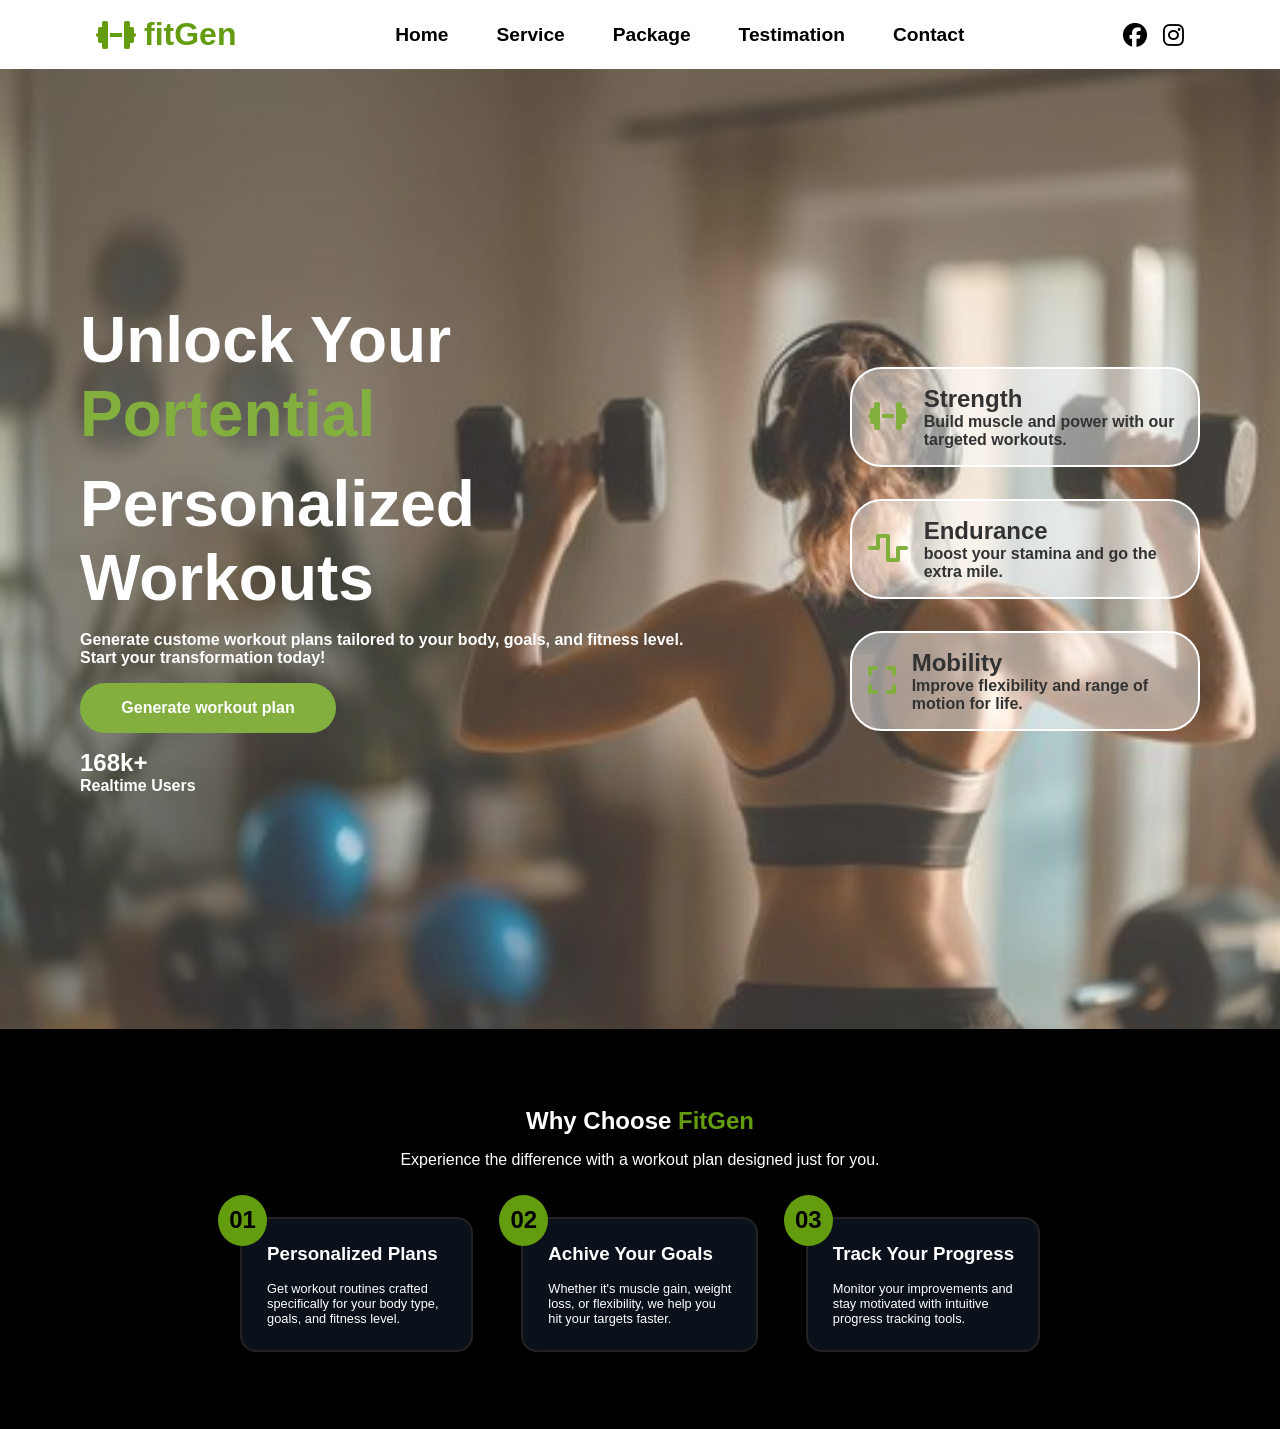
==== index.html @ a27ec523 "Update" ====
<!DOCTYPE html>
<html lang="en">

<head>
    <meta charset="UTF-8">
    <meta name="viewport" content="width=device-width, initial-scale=1.0">
    <title>FitGen</title>
    <link rel="stylesheet" href="style.css">
    <link rel="stylesheet" href="https://cdnjs.cloudflare.com/ajax/libs/font-awesome/6.5.2/css/all.min.css">
</head>

<body>
    <header class="header">
        <div class="header-logo">
            <i class="fa-solid fa-dumbbell"></i>
            <h1>fitGen</h1>
        </div>
        <div class="header-content">
            <a href="#">Home</a>
            <a href="#">Service</a>
            <a href="#">Package</a>
            <a href="#">Testimation</a>
            <a href="#">Contact</a>
        </div>
        <div class="header-ctas">
            <i class="fa-brands fa-facebook"></i>
            <i class="fa-brands fa-instagram"></i>
        </div>
    </header>
    <!-- hero-section -->
    <section class="hero">
        <div class="hero-container">
            <div class="hero-content">
                <h1>Unlock Your <br><span>Portential</span></h1>
                <h1>Personalized <br>Workouts</h1>
                <p>Generate custome workout plans tailored to your body, goals, and fitness level. Start your
                    transformation today!</p>
                <p class="hero-btn">Generate workout plan</p>
                <h4>168k+<br>
                    <p>Realtime Users</p>
                </h4>
            </div>
            <div class="hero-badge">
                <div class="badge-container">
                    <div class="icon"> <i class="fa-solid fa-dumbbell"></i></div>
                    <div class="badge-content">
                        <h1>Strength</h1>
                        <p>Build muscle and power with our targeted workouts.</p>
                    </div>
                </div>
                <div class="badge-container">
                    <div class="icon"><i class="fa-solid fa-wave-square"></i></div>
                    <div class="badge-content">
                        <h1>Endurance</h1>
                        <p>boost your stamina and go the extra mile.</p>
                    </div>
                </div>
                <div class="badge-container">
                    <div class="icon"><i class="fa-solid fa-expand"></i></div>
                    <div class="badge-content">
                        <h1>Mobility</h1>
                        <p>Improve flexibility and range of motion for life. </p>
                    </div>
                </div>
            </div>
        </div>
    </section>
    <section class="fitgen">
        <div class="fitgen-content">
            <h1>Why Choose <span>FitGen</span></h1>
            <p>Experience the difference with a workout plan designed just for you.</p>
        </div>
        <div class="fitgen-cards">
            <div class="plan-card">
                <div class="card-no">
                    <p>01</p>
                </div>
                <div class="card-content">
                    <h3>Personalized Plans</h3>
                    <p>Get workout routines crafted specifically for your body type, goals, and fitness level.</p>
                </div>
            </div>
            <div class="plan-card">
                <div class="card-no">
                    <p>02</p>
                </div>
                <div class="card-content">
                    <h3>Achive Your Goals</h3>
                    <p>Whether it's muscle gain, weight loss, or flexibility, we help you hit your targets faster.</p>
                </div>
            </div>
            <div class="plan-card">
                <div class="card-no">
                    <p>03</p>
                </div>
                <div class="card-content">
                    <h3>Track Your Progress</h3>
                    <p>Monitor your improvements and stay motivated with intuitive progress tracking tools.</p>
                </div>
            </div>
        </div>
    </section>

</body>

</html>
---- style.css ----
*{
    margin: 0;
    padding: 0;
    font-family: Arial, Helvetica, sans-serif;
}
.header{
    /* position: fixed;
    top: 0;
    left: 0;
    right: 0; */
    z-index: 1000;
    padding: 1rem;
    margin: 0 5rem;
    display: flex;
    justify-content: space-between;
    align-items: center;
}
.header-logo{
    color: rgb(100, 156, 15);
    display: flex;
    align-items: center;
    gap: 0.5rem;
}
.header-logo i{
    font-size: 2rem;
    font-weight: bolder;
}
.header-content {
    display: inline-flex;
    gap: 3rem;
}
.header-content a {
    color: black;
    text-decoration: none;
    font-size: 1.2rem;
    font-weight: bolder;
}
.header-ctas{
    font-size: 1.5rem;
    display: inline-flex;
    gap: 1rem;
}
.header-content a:hover, .header-ctas i:hover{
    transform: scale(1.5);
    transition: transform 2s ease-in-out ;
}
.hero-container{
    color: white;
    background-image: url(image/hero-section-img.jpg);
    background-size: cover;
    height: 50rem;
    opacity: 0.8;
    padding: 5rem;
    display: flex;
    justify-content: space-between;
    align-items: center;
    gap: 10rem;
}
.hero-content{
    display: flex;
    flex-direction: column;
    gap: 1rem;
}
.hero-content h1{
    font-size: 4rem;
    font-weight: bolder;
}
.hero-content span{
    color:rgb(100, 156, 15);
}
.hero-container p{
    font-size: 1rem;
    font-weight: bold;
}
.hero-btn{
    width: 14rem;
    font-size: 1rem;
    font-weight: bolder;
    background-color: rgb(100, 156, 15);
    padding: 1rem;
    border-radius: 2rem;
    text-align: center;
}
.hero-content h4{
    font-size: 1.5rem;
    font-weight: bolder;
}
.hero-badge{
    color: black;
    display: flex;
    flex-direction: column;
    gap: 2rem;
}
.badge-container{
    background-color: rgba(255, 255, 255, 0.455);
    padding: 1rem;
    display: flex;
    align-items: center;
    gap: 1rem; 
    border: 2px solid white;
    border-radius: 2rem;
}
.icon{
    color: rgb(100, 156, 15);
    font-size: 2rem;
    font-weight: bolder;
}
.fitgen{
    height: 25rem;
    background-color: black;
    color: white;
    text-align: center;
    display: flex;
    flex-direction: column;
    align-items: center;
    justify-content: center;
    gap: 3rem;
}
.fitgen-content span{
    color: rgb(100, 156, 15);
}
.fitgen-content h1{
    margin-bottom: 1rem;
}
.fitgen-cards{
    padding: 0 15rem;
    display: flex;
    justify-content: space-between;
    gap: 3rem;
}
.plan-card{
    background-color: #0b111b;
    padding: 1.5rem;
    display: flex;
    border: 2px solid #222;
    border-radius: 1rem;
}
.card-no{
    padding: 0.7rem;
    height: 1.8rem;
    background-color: rgb(100, 156, 15);
    margin-top: -3rem;
    margin-left: -3rem;
    border-radius: 50%;
    font-size: 1.5rem;
    font-weight: bold;
    color: black;
}
.card-content{
    text-align: left;
    display: flex;
    flex-direction: column;
    gap: 1rem;
}
.card-content p{
    font-size: 0.8rem;
}
.plan-card:hover{
    box-shadow:
        0 0 20px #77959f;
}



@media  screen and (max-width: 768px) {
    .header {
        flex-direction: column;
        width: auto;
    }
    .header-content{
        font-size: 0;
        gap: 0.5px;
        padding: 1rem;
    }
    .header-content a{
        padding-right: 10px;
        font-size: small;
    }
    .hero-container {
        padding: 2rem;
        flex-direction: column;
        height: auto;
        gap: 2rem;
    }
    .hero-content h1{
        font-size: 2.5rem;
    }
    .hero-content{
        text-align: center;
    }
    .hero-btn{
        width: auto;
    }
    .fitgen{
        height: auto;
        padding: 2rem;
        width: auto;
    }
    .fitgen-content{
        margin-top: 1.5rem;
    }
    .fitgen-cards{
        flex-direction: column;
        padding: 0 2rem;
    }

}
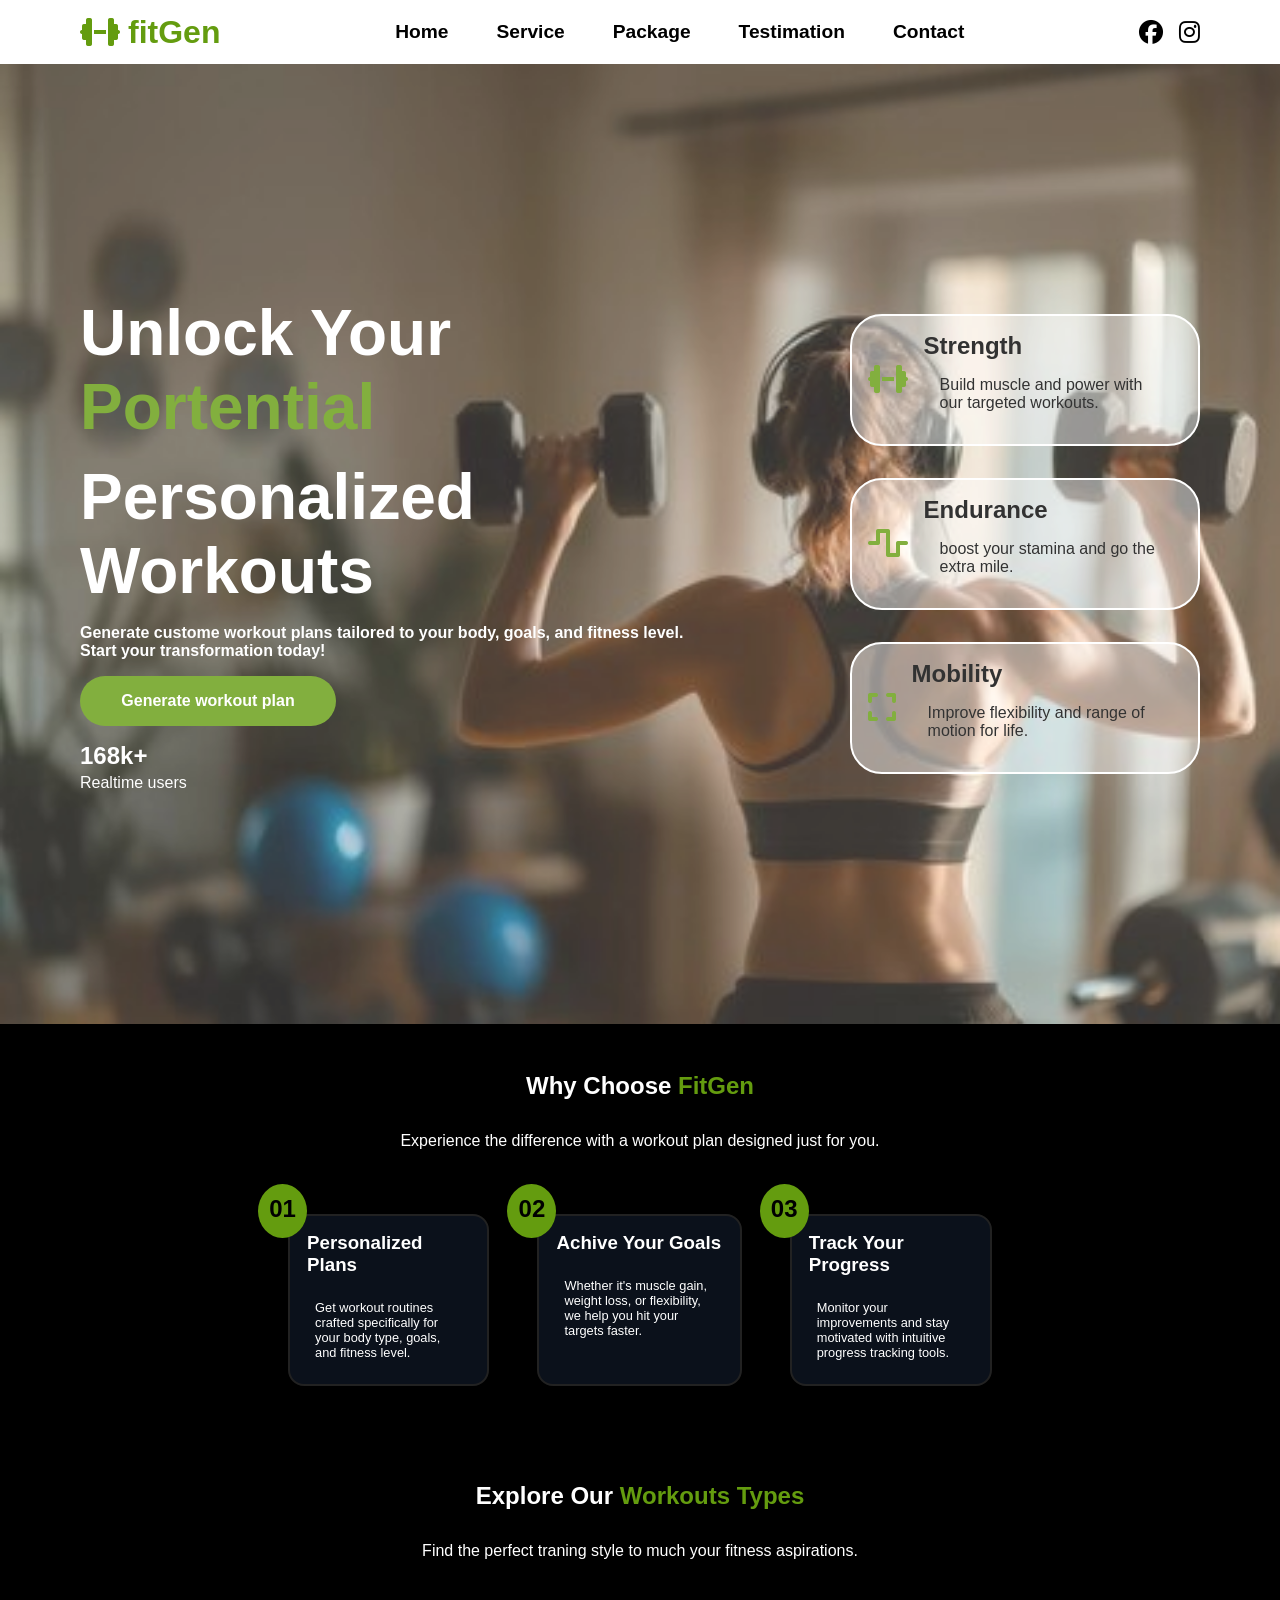
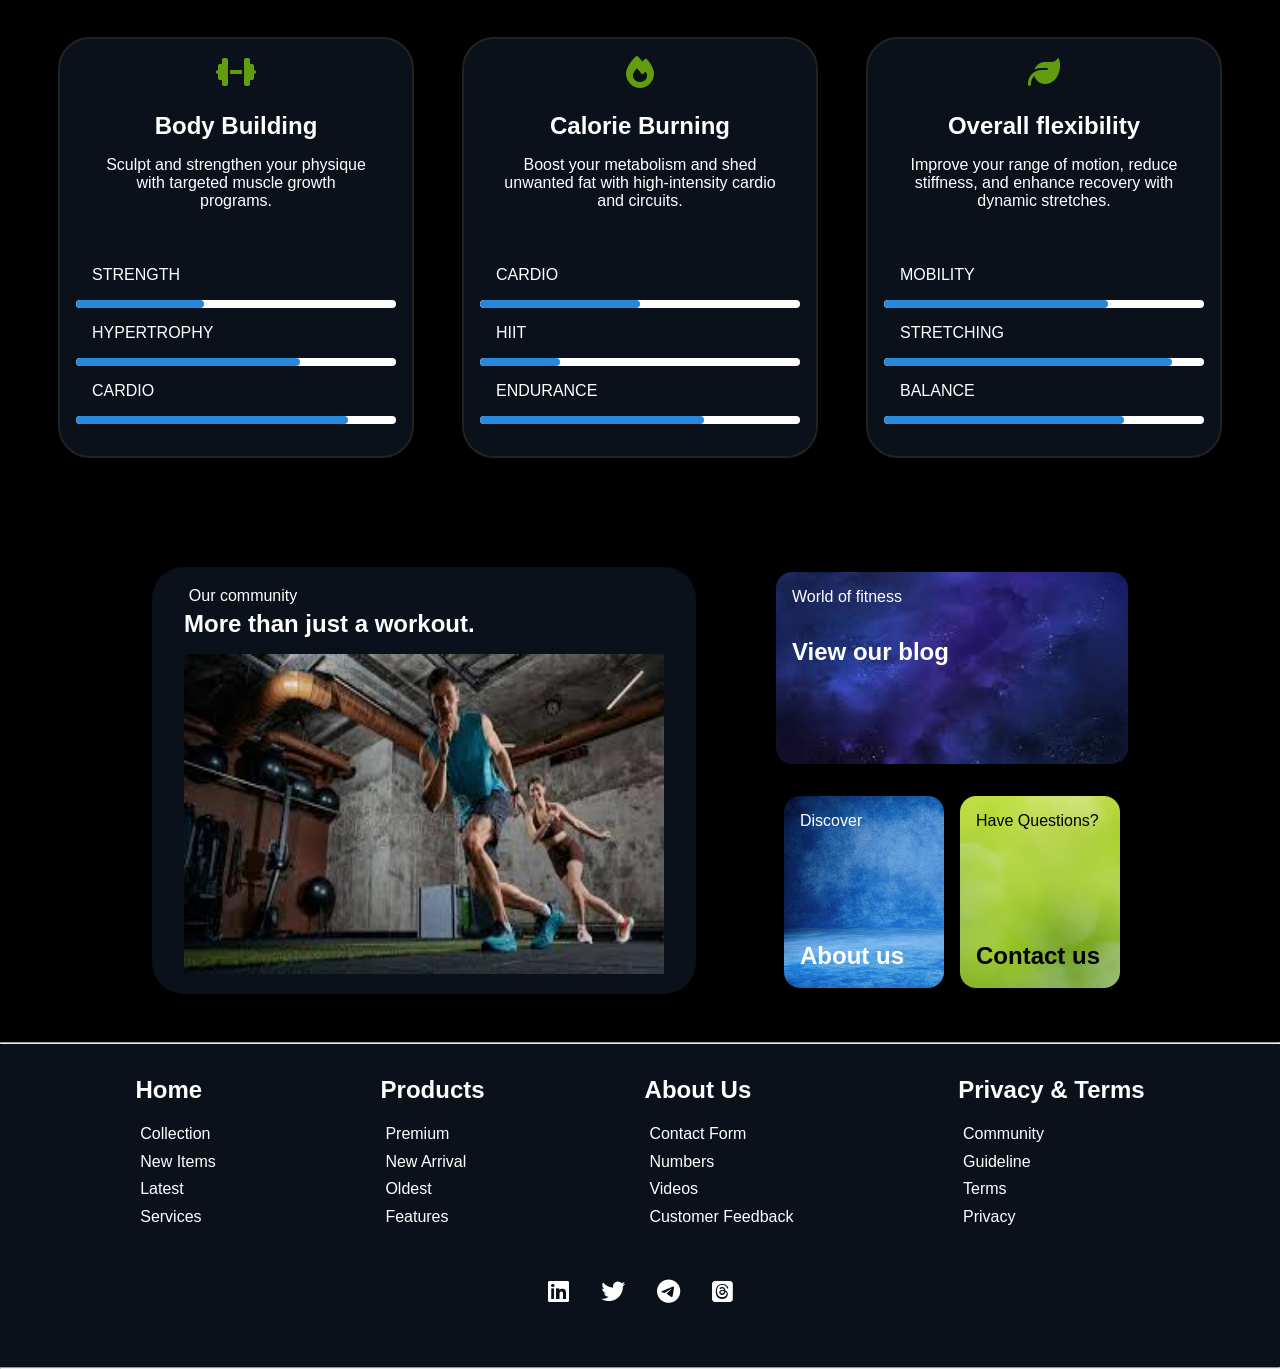
==== commit 93ee8e68: "Update" ====
--- a/index.html
+++ b/index.html
@@ -33,12 +33,11 @@
             <div class="hero-content">
                 <h1>Unlock Your <br><span>Portential</span></h1>
                 <h1>Personalized <br>Workouts</h1>
-                <p>Generate custome workout plans tailored to your body, goals, and fitness level. Start your
-                    transformation today!</p>
+                <p class="hero-text">Generate custome workout plans tailored to your body, goals, and fitness level. Start your transformation today!</p>
                 <p class="hero-btn">Generate workout plan</p>
-                <h4>168k+<br>
-                    <p>Realtime Users</p>
-                </h4>
+                <h4>168k+</h4>
+                <p class="real-user">Realtime users</p>
+                
             </div>
             <div class="hero-badge">
                 <div class="badge-container">
@@ -100,7 +99,145 @@
             </div>
         </div>
     </section>
-
+    <section class="fitgen">
+        <div class="workout-textcontent">
+            <h1>Explore Our <span>Workouts Types</span></h1>
+            <p>Find the perfect traning style to much your fitness aspirations.</p>
+        </div>
+        <div class="workout-content">
+            <div class="progress-cards">
+                <div class="icon"><i class="fa-solid fa-dumbbell"></i></div>
+                <div class="progress-content">
+                    <h1>Body Building</h1>
+                    <p>Sculpt and strengthen your physique with targeted muscle growth programs.</p>
+                </div>
+                <div class="progress-badge">
+                    <p>Strength</p>
+                    <div class="progress">
+                        <div class="progress-bar" style="width: 40%;"></div>
+                    </div>
+                    <p>Hypertrophy</p>
+                    <div class="progress">
+                        <div class="progress-bar" style="width: 70%;"></div>
+                    </div>
+                    <p>Cardio</p>
+                    <div class="progress">
+                        <div class="progress-bar" style="width: 85%;"></div>
+                    </div>
+                </div>
+            </div>
+            <div class="progress-cards">
+                <div class="icon"><i class="fa-solid fa-fire"></i></div>
+                <div class="progress-content">
+                    <h1>Calorie Burning</h1>
+                    <p>Boost your metabolism and shed unwanted fat with high-intensity cardio and circuits.</p>
+                </div>
+                <div class="progress-badge">
+                    <p>Cardio</p>
+                    <div class="progress">
+                        <div class="progress-bar" style="width: 50%;"></div>
+                    </div>
+                    <p>Hiit</p>
+                    <div class="progress">
+                        <div class="progress-bar" style="width: 25%;"></div>
+                    </div>
+                    <p>Endurance</p>
+                    <div class="progress">
+                        <div class="progress-bar" style="width: 70%;"></div>
+                    </div>
+                </div>
+            </div>
+            <div class="progress-cards">
+                <div class="icon"><i class="fa-solid fa-leaf"></i></div>
+                <div class="progress-content">
+                    <h1>Overall flexibility</h1>
+                    <p>Improve your range of motion, reduce stiffness, and enhance recovery with dynamic stretches.</p>
+                </div>
+                <div class="progress-badge">
+                    <p>Mobility</p>
+                    <div class="progress">
+                        <div class="progress-bar" style="width: 70%;"></div>
+                    </div>
+                    <p>Stretching</p>
+                    <div class="progress">
+                        <div class="progress-bar" style="width: 90%;"></div>
+                    </div>
+                    <p>Balance</p>
+                    <div class="progress">
+                        <div class="progress-bar" style="width: 75%;"></div>
+                    </div>
+                </div>
+            </div>
+        </div>
+    </section>
+    <section class="more-workout">
+        <div class="card-our-community">
+            <div class="community-content">
+                <p>Our community </p>
+                <h2>More than just a workout.</h2>
+            </div>
+            <div class="community-img">
+                <img src="image/card4.jpg">
+            </div>
+        </div>
+        <div class="card-fitness">
+            <div class="card-blog">
+                <p>World of fitness</p>
+                <h2>View our blog</h2>
+            </div>
+            <div class="about-contact">
+                <div class="about">
+                    <p>Discover</p>
+                    <h2>About us</h2>
+                </div>
+                <div class="contact">
+                    <p>Have Questions?</p>
+                    <h2>Contact us</h2>
+                </div>
+            </div>
+        </div>
+    </section>
+    <hr>
+    <!-- footer -->
+     <footer class="footer-container">
+        <div class="foot-content">
+            <div class="foot-head-content">
+                <h2>Home</h2>
+                <p>Collection</p>
+                <p>New Items</p>
+                <p>Latest</p>
+                <p>Services</p>
+            </div>
+             <div class="foot-head-content">
+                <h2>Products</h2>
+                    <p>Premium</p>
+                    <p>New Arrival</p>
+                    <p>Oldest</p>
+                    <p>Features</p>
+            </div>
+             <div class="foot-head-content">
+                <h2>About Us</h2>
+                <p>Contact Form</p>
+                <p>Numbers</p>
+                <p>Videos</p>
+                <p>Customer Feedback</p>
+            </div>
+             <div class="foot-head-content">
+                <h2>Privacy & Terms</h2>
+                <p>Community</p>
+                <p>Guideline</p>
+                <p>Terms</p>
+                <p>Privacy</p>
+            </div>
+        </div>
+          <div class="foot-icon">
+            <i class="fa-brands fa-linkedin"></i>
+            <i class="fa-brands fa-twitter"></i>
+            <i class="fa-brands fa-telegram"></i>
+            <i class="fa-brands fa-square-threads"></i>
+        </div>       
+    </footer>
+    <hr>
 </body>
 
 </html>
--- a/style.css
+++ b/style.css
@@ -1,50 +1,60 @@
-*{
+* {
     margin: 0;
     padding: 0;
     font-family: Arial, Helvetica, sans-serif;
 }
-.header{
+
+.header {
     /* position: fixed;
     top: 0;
     left: 0;
     right: 0; */
     z-index: 1000;
-    padding: 1rem;
-    margin: 0 5rem;
+    height: 2rem;
+    background-color: white;
+    padding: 1rem 5rem;
     display: flex;
     justify-content: space-between;
     align-items: center;
 }
-.header-logo{
+
+.header-logo {
     color: rgb(100, 156, 15);
     display: flex;
     align-items: center;
     gap: 0.5rem;
 }
-.header-logo i{
+
+.header-logo i {
     font-size: 2rem;
     font-weight: bolder;
 }
+
 .header-content {
     display: inline-flex;
     gap: 3rem;
 }
+
 .header-content a {
     color: black;
     text-decoration: none;
     font-size: 1.2rem;
     font-weight: bolder;
 }
-.header-ctas{
+
+.header-ctas {
     font-size: 1.5rem;
     display: inline-flex;
     gap: 1rem;
 }
-.header-content a:hover, .header-ctas i:hover{
+
+.header-content a:hover,
+.header-ctas i:hover {
     transform: scale(1.5);
-    transition: transform 2s ease-in-out ;
-}
-.hero-container{
+    transition: transform 2s ease-in-out;
+}
+
+.hero-container {
     color: white;
     background-image: url(image/hero-section-img.jpg);
     background-size: cover;
@@ -56,23 +66,29 @@
     align-items: center;
     gap: 10rem;
 }
-.hero-content{
-    display: flex;
-    flex-direction: column;
-    gap: 1rem;
-}
-.hero-content h1{
+
+.hero-content {
+    display: flex;
+    flex-direction: column;
+    gap: 1rem;
+}
+
+.hero-content h1 {
     font-size: 4rem;
     font-weight: bolder;
 }
-.hero-content span{
-    color:rgb(100, 156, 15);
-}
-.hero-container p{
+
+.hero-content span {
+    color: rgb(100, 156, 15);
+}
+
+.hero-text{
+    padding: 0;
     font-size: 1rem;
     font-weight: bold;
 }
-.hero-btn{
+
+.hero-btn {
     width: 14rem;
     font-size: 1rem;
     font-weight: bolder;
@@ -81,63 +97,80 @@
     border-radius: 2rem;
     text-align: center;
 }
-.hero-content h4{
+
+.hero-content h4 {
     font-size: 1.5rem;
     font-weight: bolder;
 }
-.hero-badge{
+.real-user{
+    padding: 0;
+    margin-top: -0.8rem;
+}
+
+.hero-badge {
     color: black;
     display: flex;
     flex-direction: column;
     gap: 2rem;
 }
-.badge-container{
+
+.badge-container {
     background-color: rgba(255, 255, 255, 0.455);
     padding: 1rem;
     display: flex;
     align-items: center;
-    gap: 1rem; 
+    gap: 1rem;
     border: 2px solid white;
     border-radius: 2rem;
 }
-.icon{
+
+.icon {
     color: rgb(100, 156, 15);
     font-size: 2rem;
     font-weight: bolder;
 }
-.fitgen{
-    height: 25rem;
+
+.fitgen {
+    height: auto;
     background-color: black;
     color: white;
     text-align: center;
+    padding: 3rem;
     display: flex;
     flex-direction: column;
     align-items: center;
     justify-content: center;
     gap: 3rem;
 }
-.fitgen-content span{
+
+.fitgen-content span {
     color: rgb(100, 156, 15);
 }
-.fitgen-content h1{
+
+.fitgen-content h1 {
     margin-bottom: 1rem;
 }
-.fitgen-cards{
+
+.fitgen-cards {
     padding: 0 15rem;
     display: flex;
     justify-content: space-between;
     gap: 3rem;
 }
-.plan-card{
+
+.plan-card {
     background-color: #0b111b;
-    padding: 1.5rem;
+    padding: 1rem;
     display: flex;
     border: 2px solid #222;
     border-radius: 1rem;
 }
-.card-no{
+
+.card-no {
     padding: 0.7rem;
-    height: 1.8rem;
+    height: 2rem;
+    width: 2rem;
+    text-align: center;
     background-color: rgb(100, 156, 15);
     margin-top: -3rem;
     margin-left: -3rem;
@@ -146,62 +179,265 @@
     font-weight: bold;
     color: black;
 }
-.card-content{
+
+.card-no p {
+    text-align: center;
+    padding: 0;
+}
+
+.card-content {
     text-align: left;
     display: flex;
     flex-direction: column;
     gap: 1rem;
 }
-.card-content p{
+
+.card-content p {
     font-size: 0.8rem;
-}
-.plan-card:hover{
-    box-shadow:
-        0 0 20px #77959f;
-}
-
-
-
-@media  screen and (max-width: 768px) {
+    padding: 0.5rem;
+}
+
+.plan-card:hover {
+    box-shadow: 0 0 20px #77959f;
+}
+
+.workout-textcontent span {
+    color: rgb(100, 156, 15);
+}
+
+.workout-textcontent h1 {
+    margin-bottom: 1rem;
+}
+
+.workout-content {
+    padding: 0.8rem;
+    display: flex;
+    justify-content: space-between;
+    gap: 3rem;
+}
+
+.progress-cards {
+    width: 20rem;
+    background-color: #0b111b;
+    border: 2px solid #222;
+    border-radius: 2rem;
+    padding: 1rem;
+}
+
+.progress-cards i {
+    margin-bottom: 1rem;
+}
+
+.progress-content {
+    padding: 0.5rem;
+}
+
+.progress-badge {
+    /* padding: 1rem; */
+    margin: 1rem 0;
+    text-align: start;
+    text-transform: uppercase;
+}
+
+.progress {
+    width: 100%;
+    height: 0.5rem;
+    background-color: #fff;
+    border-radius: 2rem;
+    overflow: hidden;
+}
+.progress-bar{
+    height: 100%;
+    background-color: #2888db;
+    border-radius: 2rem;
+}
+
+.more-workout {
+    background-color: black;
+    color: white;
+    padding: 3rem;
+    display: flex;
+    align-items: center;
+    justify-content: center;
+    gap: 5rem;
+}
+
+.card-our-community {
+    background-color: #0b111b;
+    height: auto;
+    width: auto;
+    border: #222;
+    border-radius: 2rem;
+}
+
+.community-content {
+    padding: 1rem 2rem;
+}
+.community-content p{
+    padding: 0.3rem;
+}
+
+.card-our-community img {
+    padding: 0 2rem;
+    height: 20rem;
+    width: 30rem;
+    margin-bottom: 1rem;
+}
+
+.card-fitness {
+    display: flex;
+    flex-direction: column;
+    gap: 2rem;
+}
+
+.card-blog {
+    background-image: url(image/background-img-blog.jpg);
+    background-size: cover;
+    height: 12rem;
+    width: 22rem;
+    border-radius: 1rem;
+}
+
+.card-blog h2,p {
+    padding: 1rem;
+}
+
+.about-contact {
+    display: flex;
+    align-items: center;
+    justify-content: center;
+    gap: 1rem;
+}
+
+.about {
+    background-image: url(image/background-about.jpeg);
+    background-size: cover;
+    height: 12rem;
+    width: 10rem;
+    border-radius: 1rem;
+}
+.about h2{
+    padding: 6rem 1rem;
+}
+
+.contact {
+    background-image: url(image/background-contect.jpg);
+    background-size: cover;
+    height: 12rem;
+    width: 10rem;
+    border-radius: 1rem;
+    color: black;
+}
+.contact h2{
+    padding: 6rem 1rem;
+}
+.footer-container{
+    padding: 2rem;
+    height: auto;
+    background-color: #0b111b;
+    color: white;
+    display: flex;
+    flex-direction: column;
+    justify-content: center;
+    align-items: center;
+    gap: 1rem;
+}
+.foot-content{
+    text-align: center;
+   display: flex;
+   align-items: center;
+   gap: 10rem;
+}
+.foot-head-content p{
+    padding: 0.3rem;
+    text-align: left;
+ 
+}
+.foot-head-content h2{
+  margin-bottom: 1rem;
+  text-align: left;
+}
+.foot-icon{
+    font-size: 1.5rem;
+    padding: 2rem;
+    display: flex;
+    gap: 2rem;
+}
+
+
+
+
+@media screen and (max-width: 768px) {
     .header {
         flex-direction: column;
         width: auto;
-    }
-    .header-content{
+        height: auto;
+    }
+
+    .header-content {
         font-size: 0;
         gap: 0.5px;
         padding: 1rem;
     }
-    .header-content a{
+
+    .header-content a {
         padding-right: 10px;
         font-size: small;
     }
+
     .hero-container {
         padding: 2rem;
         flex-direction: column;
         height: auto;
         gap: 2rem;
     }
-    .hero-content h1{
+
+    .hero-content h1 {
         font-size: 2.5rem;
     }
-    .hero-content{
+
+    .hero-content {
         text-align: center;
     }
-    .hero-btn{
+
+    .hero-btn {
         width: auto;
     }
-    .fitgen{
+
+    .fitgen {
         height: auto;
         padding: 2rem;
         width: auto;
     }
-    .fitgen-content{
+
+    .fitgen-content {
         margin-top: 1.5rem;
     }
-    .fitgen-cards{
+
+    .fitgen-cards {
         flex-direction: column;
         padding: 0 2rem;
     }
 
-}
+    .workout-content {
+        flex-direction: column;
+        width: auto;
+    }
+    .more-workout{
+        flex-direction: column;
+        gap: 1.5rem;
+    }
+    .card-our-community img{
+        height: auto;
+        width: auto;
+    }
+    .foot-content{
+        flex-direction: column;
+        gap: 2rem;
+       
+    }
+    .foot-head-content{
+        height: 12rem;
+        width: 12rem;
+    }
+}
